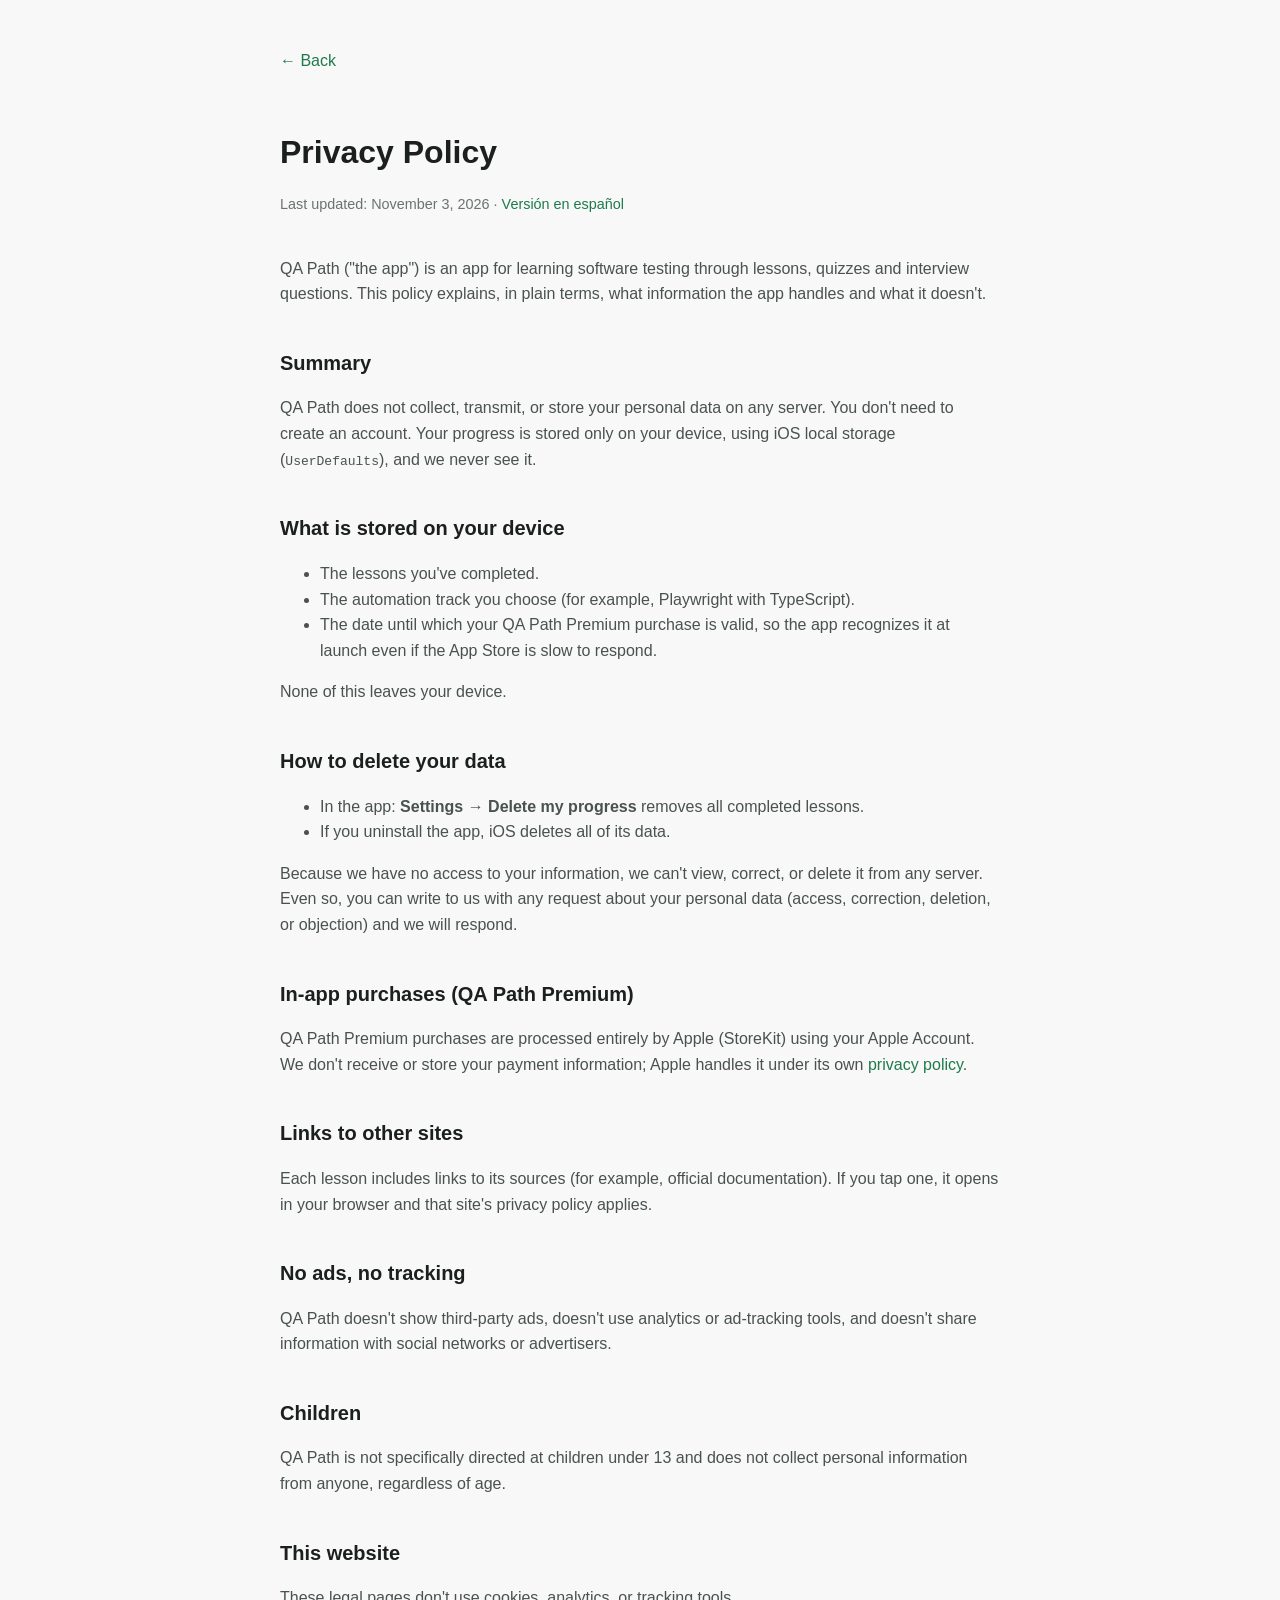
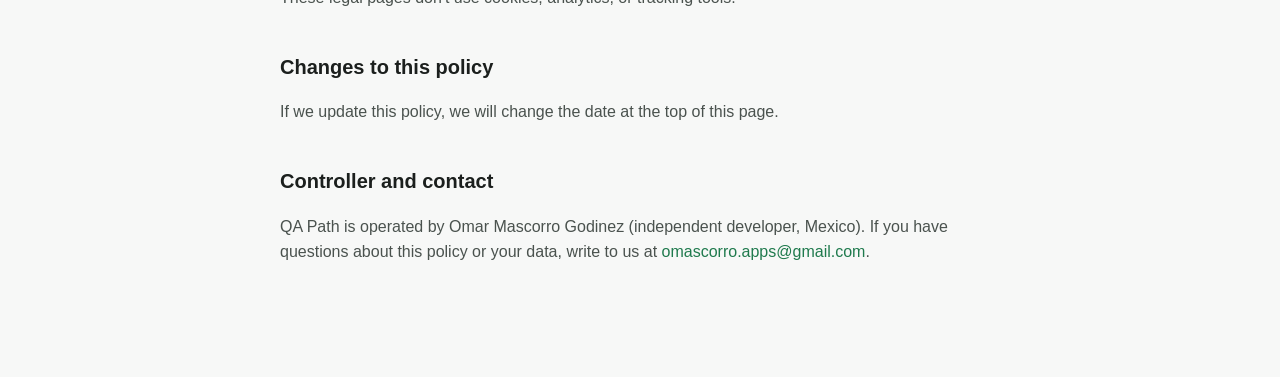
==== privacy.html @ d22670b1 "Política de privacidad de QA Path (español e inglés) Co-Authored-By: Claude Opus 5.5 <noreply@anthro" ====
<!DOCTYPE html>
<html lang="en">
<head>
<meta charset="UTF-8">
<meta name="viewport" content="width=device-width, initial-scale=1.0">
<title>Privacy Policy — QA Path</title>
<link rel="stylesheet" href="style.css">
</head>
<body>
<main>
  <a class="back" href="index.html">&larr; Back</a>
  <h1>Privacy Policy</h1>
  <p class="updated">Last updated: November 3, 2026 · <a href="privacidad.html">Versión en español</a></p>

  <p>QA Path ("the app") is an app for learning software testing through lessons, quizzes and interview questions. This policy explains, in plain terms, what information the app handles and what it doesn't.</p>

  <h2>Summary</h2>
  <p>QA Path does not collect, transmit, or store your personal data on any server. You don't need to create an account. Your progress is stored only on your device, using iOS local storage (<code>UserDefaults</code>), and we never see it.</p>

  <h2>What is stored on your device</h2>
  <ul>
    <li>The lessons you've completed.</li>
    <li>The automation track you choose (for example, Playwright with TypeScript).</li>
    <li>The date until which your QA Path Premium purchase is valid, so the app recognizes it at launch even if the App Store is slow to respond.</li>
  </ul>
  <p>None of this leaves your device.</p>

  <h2>How to delete your data</h2>
  <ul>
    <li>In the app: <strong>Settings → Delete my progress</strong> removes all completed lessons.</li>
    <li>If you uninstall the app, iOS deletes all of its data.</li>
  </ul>
  <p>Because we have no access to your information, we can't view, correct, or delete it from any server. Even so, you can write to us with any request about your personal data (access, correction, deletion, or objection) and we will respond.</p>

  <h2>In-app purchases (QA Path Premium)</h2>
  <p>QA Path Premium purchases are processed entirely by Apple (StoreKit) using your Apple Account. We don't receive or store your payment information; Apple handles it under its own <a href="https://www.apple.com/legal/privacy/" target="_blank" rel="noopener">privacy policy</a>.</p>

  <h2>Links to other sites</h2>
  <p>Each lesson includes links to its sources (for example, official documentation). If you tap one, it opens in your browser and that site's privacy policy applies.</p>

  <h2>No ads, no tracking</h2>
  <p>QA Path doesn't show third-party ads, doesn't use analytics or ad-tracking tools, and doesn't share information with social networks or advertisers.</p>

  <h2>Children</h2>
  <p>QA Path is not specifically directed at children under 13 and does not collect personal information from anyone, regardless of age.</p>

  <h2>This website</h2>
  <p>These legal pages don't use cookies, analytics, or tracking tools.</p>

  <h2>Changes to this policy</h2>
  <p>If we update this policy, we will change the date at the top of this page.</p>

  <h2>Controller and contact</h2>
  <p>QA Path is operated by Omar Mascorro Godinez (independent developer, Mexico). If you have questions about this policy or your data, write to us at <a href="mailto:omascorro.apps@gmail.com?subject=QA%20Path">omascorro.apps@gmail.com</a>.</p>
</main>
</body>
</html>
---- style.css ----
:root {
  color-scheme: light dark;
  --fondo: #f7f8f7;
  --texto: #1b1f1d;
  --suave: #4a524e;
  --tenue: #6b736f;
  --acento: #1f7a4d;
  --linea: rgba(0, 0, 0, 0.1);
}

@media (prefers-color-scheme: dark) {
  :root {
    --fondo: #111413;
    --texto: rgba(255, 255, 255, 0.92);
    --suave: rgba(255, 255, 255, 0.72);
    --tenue: rgba(255, 255, 255, 0.5);
    --acento: #5fd39a;
    --linea: rgba(255, 255, 255, 0.12);
  }
}

body {
  margin: 0;
  background: var(--fondo);
  color: var(--texto);
  font-family: -apple-system, BlinkMacSystemFont, "Segoe UI", Roboto, sans-serif;
  line-height: 1.6;
}

main { max-width: 720px; margin: 0 auto; padding: 48px 16px 96px; }
h1 { font-size: 2rem; margin-bottom: 4px; }
h2 { font-size: 1.25rem; margin-top: 2.5rem; }
p, li { color: var(--suave); }
.updated { color: var(--tenue); font-size: 0.9rem; margin-bottom: 2.5rem; }
a { color: var(--acento); text-decoration: none; }
a:hover { text-decoration: underline; }
.back { display: inline-block; margin-bottom: 2rem; }
footer { margin-top: 4rem; padding-top: 1.5rem; border-top: 1px solid var(--linea); color: var(--tenue); font-size: 0.85rem; }
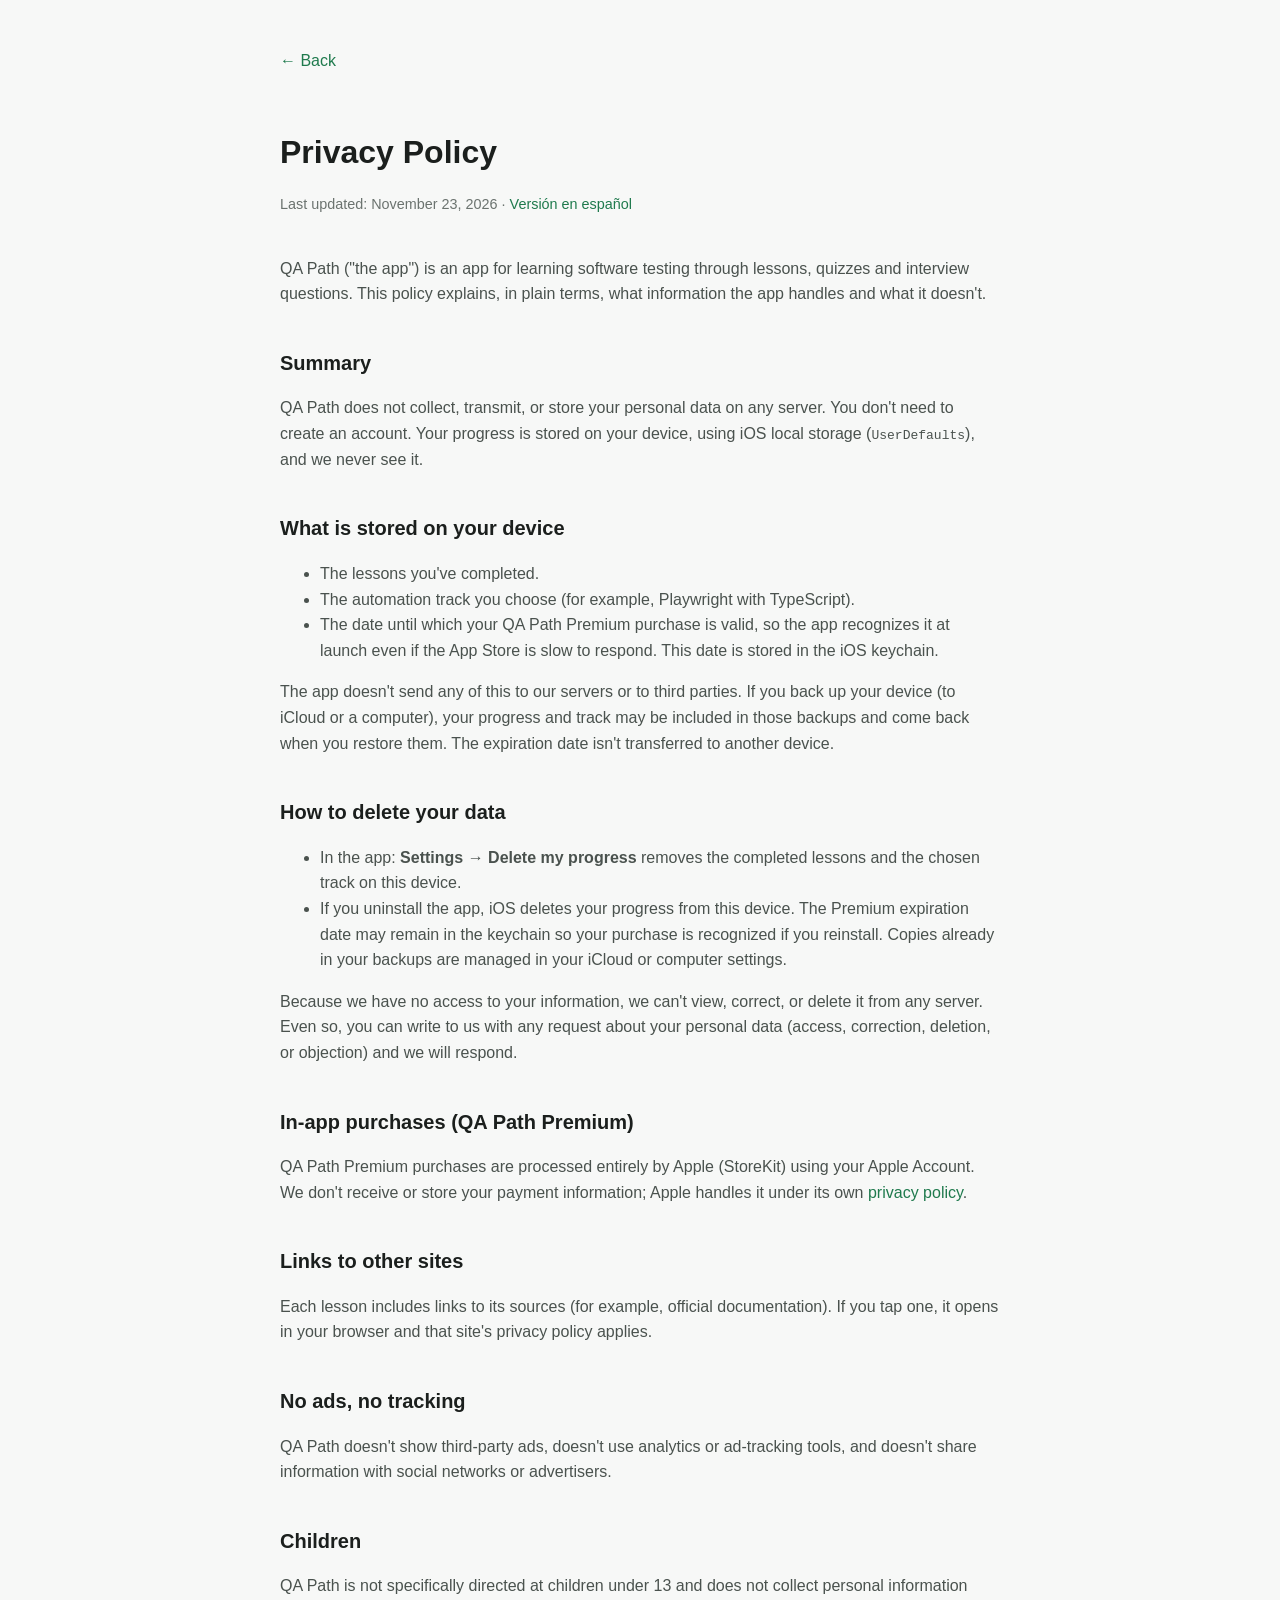
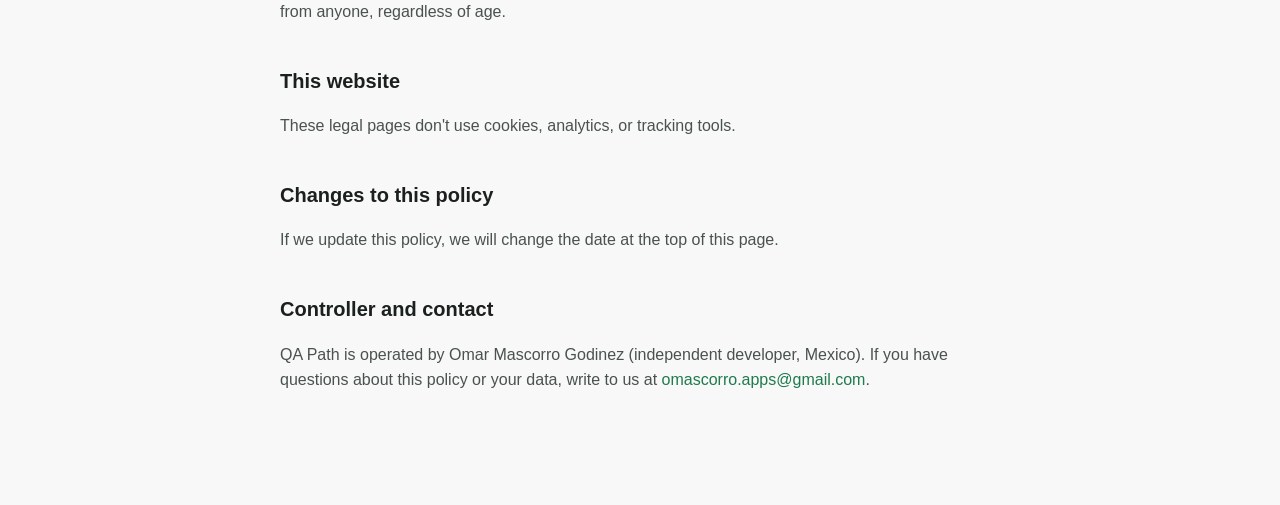
==== commit 5d94b4ff: "Política de privacidad: llavero, respaldos y qué queda al desinstalar Co-Authored-By: Claude Opus 5." ====
--- a/privacy.html
+++ b/privacy.html
@@ -10,25 +10,25 @@
 <main>
   <a class="back" href="index.html">&larr; Back</a>
   <h1>Privacy Policy</h1>
-  <p class="updated">Last updated: November 3, 2026 · <a href="privacidad.html">Versión en español</a></p>
+  <p class="updated">Last updated: November 23, 2026 · <a href="privacidad.html">Versión en español</a></p>
 
   <p>QA Path ("the app") is an app for learning software testing through lessons, quizzes and interview questions. This policy explains, in plain terms, what information the app handles and what it doesn't.</p>
 
   <h2>Summary</h2>
-  <p>QA Path does not collect, transmit, or store your personal data on any server. You don't need to create an account. Your progress is stored only on your device, using iOS local storage (<code>UserDefaults</code>), and we never see it.</p>
+  <p>QA Path does not collect, transmit, or store your personal data on any server. You don't need to create an account. Your progress is stored on your device, using iOS local storage (<code>UserDefaults</code>), and we never see it.</p>
 
   <h2>What is stored on your device</h2>
   <ul>
     <li>The lessons you've completed.</li>
     <li>The automation track you choose (for example, Playwright with TypeScript).</li>
-    <li>The date until which your QA Path Premium purchase is valid, so the app recognizes it at launch even if the App Store is slow to respond.</li>
+    <li>The date until which your QA Path Premium purchase is valid, so the app recognizes it at launch even if the App Store is slow to respond. This date is stored in the iOS keychain.</li>
   </ul>
-  <p>None of this leaves your device.</p>
+  <p>The app doesn't send any of this to our servers or to third parties. If you back up your device (to iCloud or a computer), your progress and track may be included in those backups and come back when you restore them. The expiration date isn't transferred to another device.</p>
 
   <h2>How to delete your data</h2>
   <ul>
-    <li>In the app: <strong>Settings → Delete my progress</strong> removes all completed lessons.</li>
-    <li>If you uninstall the app, iOS deletes all of its data.</li>
+    <li>In the app: <strong>Settings → Delete my progress</strong> removes the completed lessons and the chosen track on this device.</li>
+    <li>If you uninstall the app, iOS deletes your progress from this device. The Premium expiration date may remain in the keychain so your purchase is recognized if you reinstall. Copies already in your backups are managed in your iCloud or computer settings.</li>
   </ul>
   <p>Because we have no access to your information, we can't view, correct, or delete it from any server. Even so, you can write to us with any request about your personal data (access, correction, deletion, or objection) and we will respond.</p>
 
